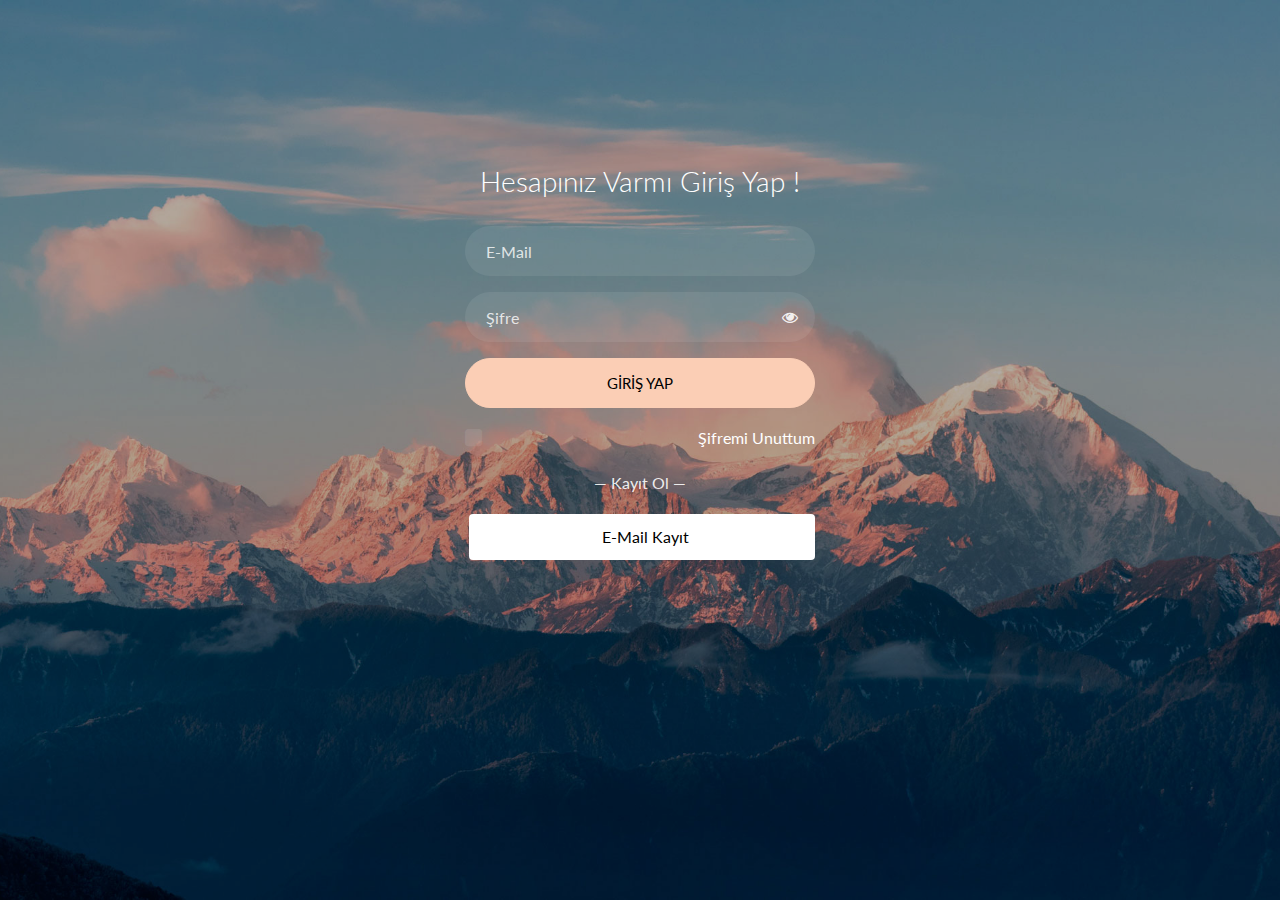
==== index.html @ 7b13fcce "deneme" ====
<!doctype html>
<html lang="tr">
  <head>
  	<title>Giriş Yap
	
	</title>
    <meta charset="utf-8">
    <meta name="viewport" content="width=device-width, initial-scale=1, shrink-to-fit=no">

	<link href="https://fonts.googleapis.com/css?family=Lato:300,400,700&display=swap" rel="stylesheet">

	<link rel="stylesheet" href="https://stackpath.bootstrapcdn.com/font-awesome/4.7.0/css/font-awesome.min.css">
	
	<link rel="stylesheet" href="css/style.css">

	</head>
	<body class="img js-fullheight" style="background-image: url(images/bg.jpg);">
	<section class="ftco-section">
		<div class="container">
			<div class="row justify-content-center">
				<div class="col-md-6 text-center mb-5">
					<!--<h2 class="heading-section">Login #10</h2> -->
				</div>
			</div>
			<div class="row justify-content-center">
				<div class="col-md-6 col-lg-4">
					<div class="login-wrap p-0">
		      	<h3 class="mb-4 text-center">Hesapınız Varmı Giriş Yap !</h3>
		      	<form action="#" class="signin-form">
		      		<div class="form-group">
		      			<input type="email" class="form-control" placeholder="E-Mail" required>
		      		</div>
	            <div class="form-group">
	              <input id="password-field" type="password" class="form-control" placeholder="Şifre" required>
	              <span toggle="#password-field" class="fa fa-fw fa-eye field-icon toggle-password"></span>
	            </div>
	            <div class="form-group">
	            	<button type="submit" class="form-control btn btn-primary submit px-3">Giriş Yap</button>
	            </div>
	            <div class="form-group d-md-flex">
	            	<div class="w-50">
		            	 
									 
									  <span class="checkmark"></span>
									</label>
								</div>
								<div class="w-50 text-md-right">
									<a href="#" style="color: #fff">Şifremi Unuttum</a>
								</div>
	            </div>
	          </form>
	          <p class="w-100 text-center">&mdash; Kayıt Ol &mdash;</p>
	          <div class="social d-flex text-center">
 	          	<a href="#" class="px-2 py-2 ml-md-1 rounded"><span class="ion-logo-twitter mr-2"></span> E-Mail Kayıt</a>
	          </div>
		      </div>
				</div>
			</div>
		</div>
	</section>

	<script src="js/jquery.min.js"></script>
  <script src="js/popper.js"></script>
  <script src="js/bootstrap.min.js"></script>
  <script src="js/main.js"></script>

	</body>
</html>
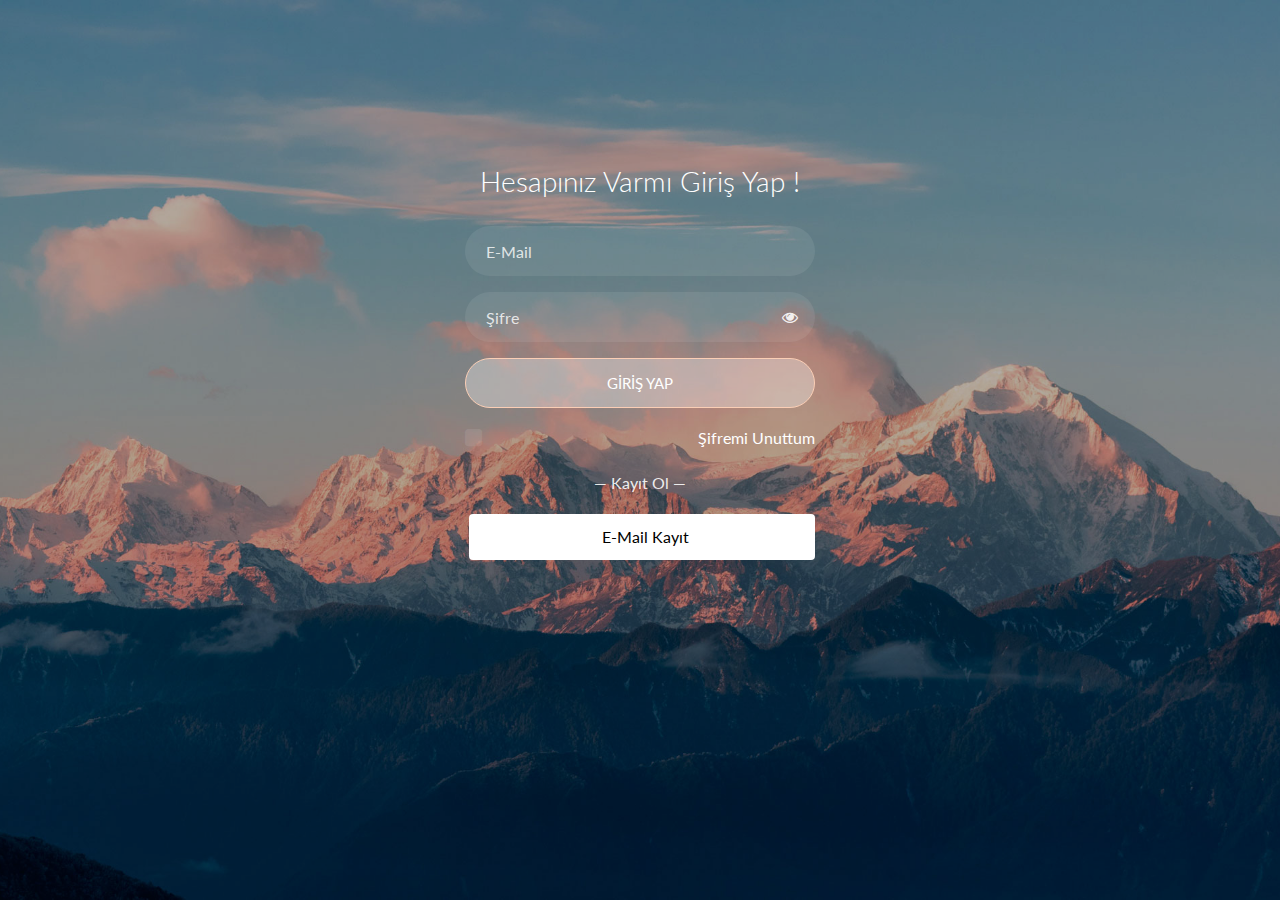
==== commit a4af25a0: "update" ====
--- a/index.html
+++ b/index.html
@@ -1,20 +1,22 @@
 <!doctype html>
 <html lang="tr">
-  <head>
-  	<title>Giriş Yap
-	
+
+<head>
+	<title>Giriş Yap
+
 	</title>
-    <meta charset="utf-8">
-    <meta name="viewport" content="width=device-width, initial-scale=1, shrink-to-fit=no">
+	<meta charset="utf-8">
+	<meta name="viewport" content="width=device-width, initial-scale=1, shrink-to-fit=no">
 
 	<link href="https://fonts.googleapis.com/css?family=Lato:300,400,700&display=swap" rel="stylesheet">
 
 	<link rel="stylesheet" href="https://stackpath.bootstrapcdn.com/font-awesome/4.7.0/css/font-awesome.min.css">
-	
+
 	<link rel="stylesheet" href="css/style.css">
 
-	</head>
-	<body class="img js-fullheight" style="background-image: url(images/bg.jpg);">
+</head>
+
+<body class="img js-fullheight" style="background-image: url(images/bg.jpg);">
 	<section class="ftco-section">
 		<div class="container">
 			<div class="row justify-content-center">
@@ -25,45 +27,49 @@
 			<div class="row justify-content-center">
 				<div class="col-md-6 col-lg-4">
 					<div class="login-wrap p-0">
-		      	<h3 class="mb-4 text-center">Hesapınız Varmı Giriş Yap !</h3>
-		      	<form action="#" class="signin-form">
-		      		<div class="form-group">
-		      			<input type="email" class="form-control" placeholder="E-Mail" required>
-		      		</div>
-	            <div class="form-group">
-	              <input id="password-field" type="password" class="form-control" placeholder="Şifre" required>
-	              <span toggle="#password-field" class="fa fa-fw fa-eye field-icon toggle-password"></span>
-	            </div>
-	            <div class="form-group">
-	            	<button type="submit" class="form-control btn btn-primary submit px-3">Giriş Yap</button>
-	            </div>
-	            <div class="form-group d-md-flex">
-	            	<div class="w-50">
-		            	 
-									 
-									  <span class="checkmark"></span>
+						<h3 class="mb-4 text-center">Hesapınız Varmı Giriş Yap !</h3>
+						<form action="#" class="signin-form">
+							<div class="form-group">
+								<input type="email" class="form-control" placeholder="E-Mail" required>
+							</div>
+							<div class="form-group">
+								<input id="password-field" type="password" class="form-control" placeholder="Şifre"
+									required>
+								<span toggle="#password-field"
+									class="fa fa-fw fa-eye field-icon toggle-password"></span>
+							</div>
+							<div class="form-group">
+								<button type="submit" class="form-control btn btn-primary submit px-3">Giriş
+									Yap</button>
+							</div>
+							<div class="form-group d-md-flex">
+								<div class="w-50">
+
+
+									<span class="checkmark"></span>
 									</label>
 								</div>
 								<div class="w-50 text-md-right">
 									<a href="#" style="color: #fff">Şifremi Unuttum</a>
 								</div>
-	            </div>
-	          </form>
-	          <p class="w-100 text-center">&mdash; Kayıt Ol &mdash;</p>
-	          <div class="social d-flex text-center">
- 	          	<a href="#" class="px-2 py-2 ml-md-1 rounded"><span class="ion-logo-twitter mr-2"></span> E-Mail Kayıt</a>
-	          </div>
-		      </div>
+							</div>
+						</form>
+						<p class="w-100 text-center">&mdash; Kayıt Ol &mdash;</p>
+						<div class="social d-flex text-center">
+							<a href="#" class="px-2 py-2 ml-md-1 rounded"><span class="ion-logo-twitter mr-2"></span>
+								E-Mail Kayıt</a>
+						</div>
+					</div>
 				</div>
 			</div>
 		</div>
 	</section>
 
 	<script src="js/jquery.min.js"></script>
-  <script src="js/popper.js"></script>
-  <script src="js/bootstrap.min.js"></script>
-  <script src="js/main.js"></script>
+	<script src="js/popper.js"></script>
+	<script src="js/bootstrap.min.js"></script>
+	<script src="js/main.js"></script>
 
-	</body>
-</html>
+</body>
 
+</html>